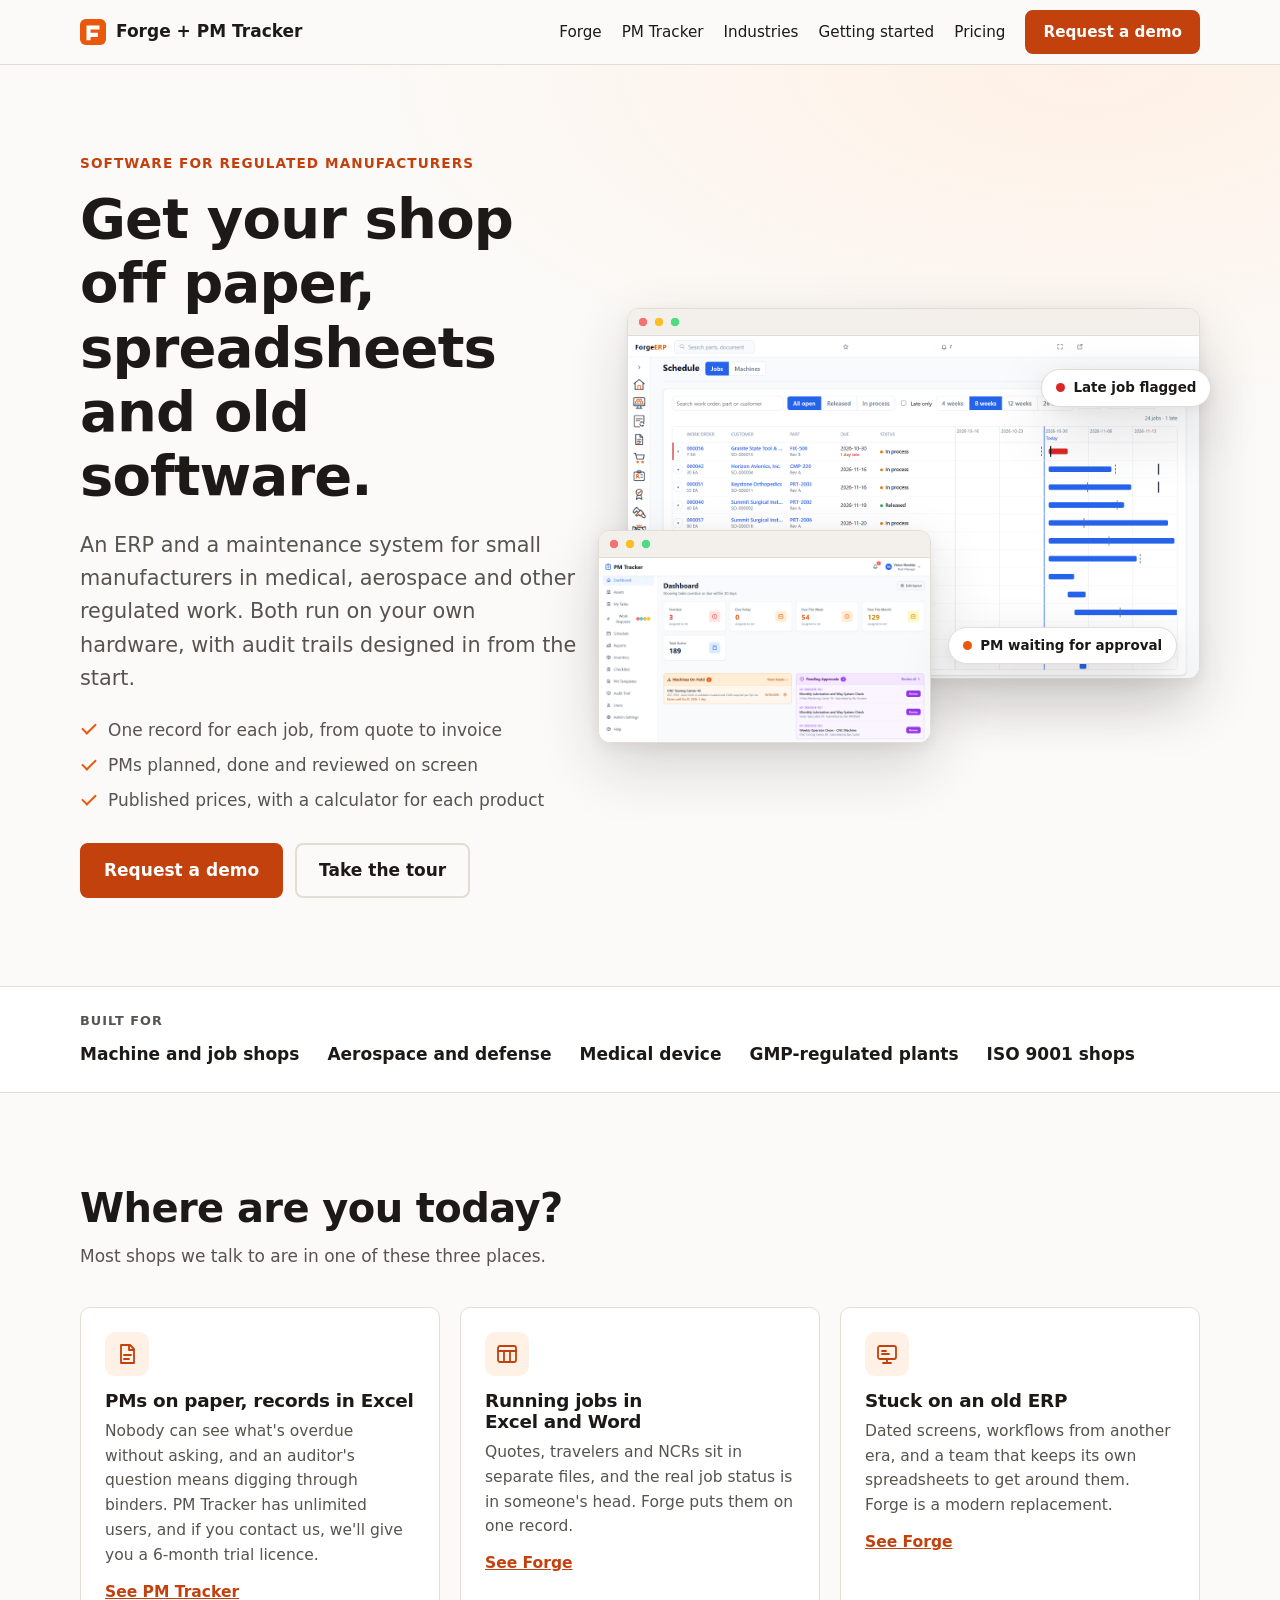
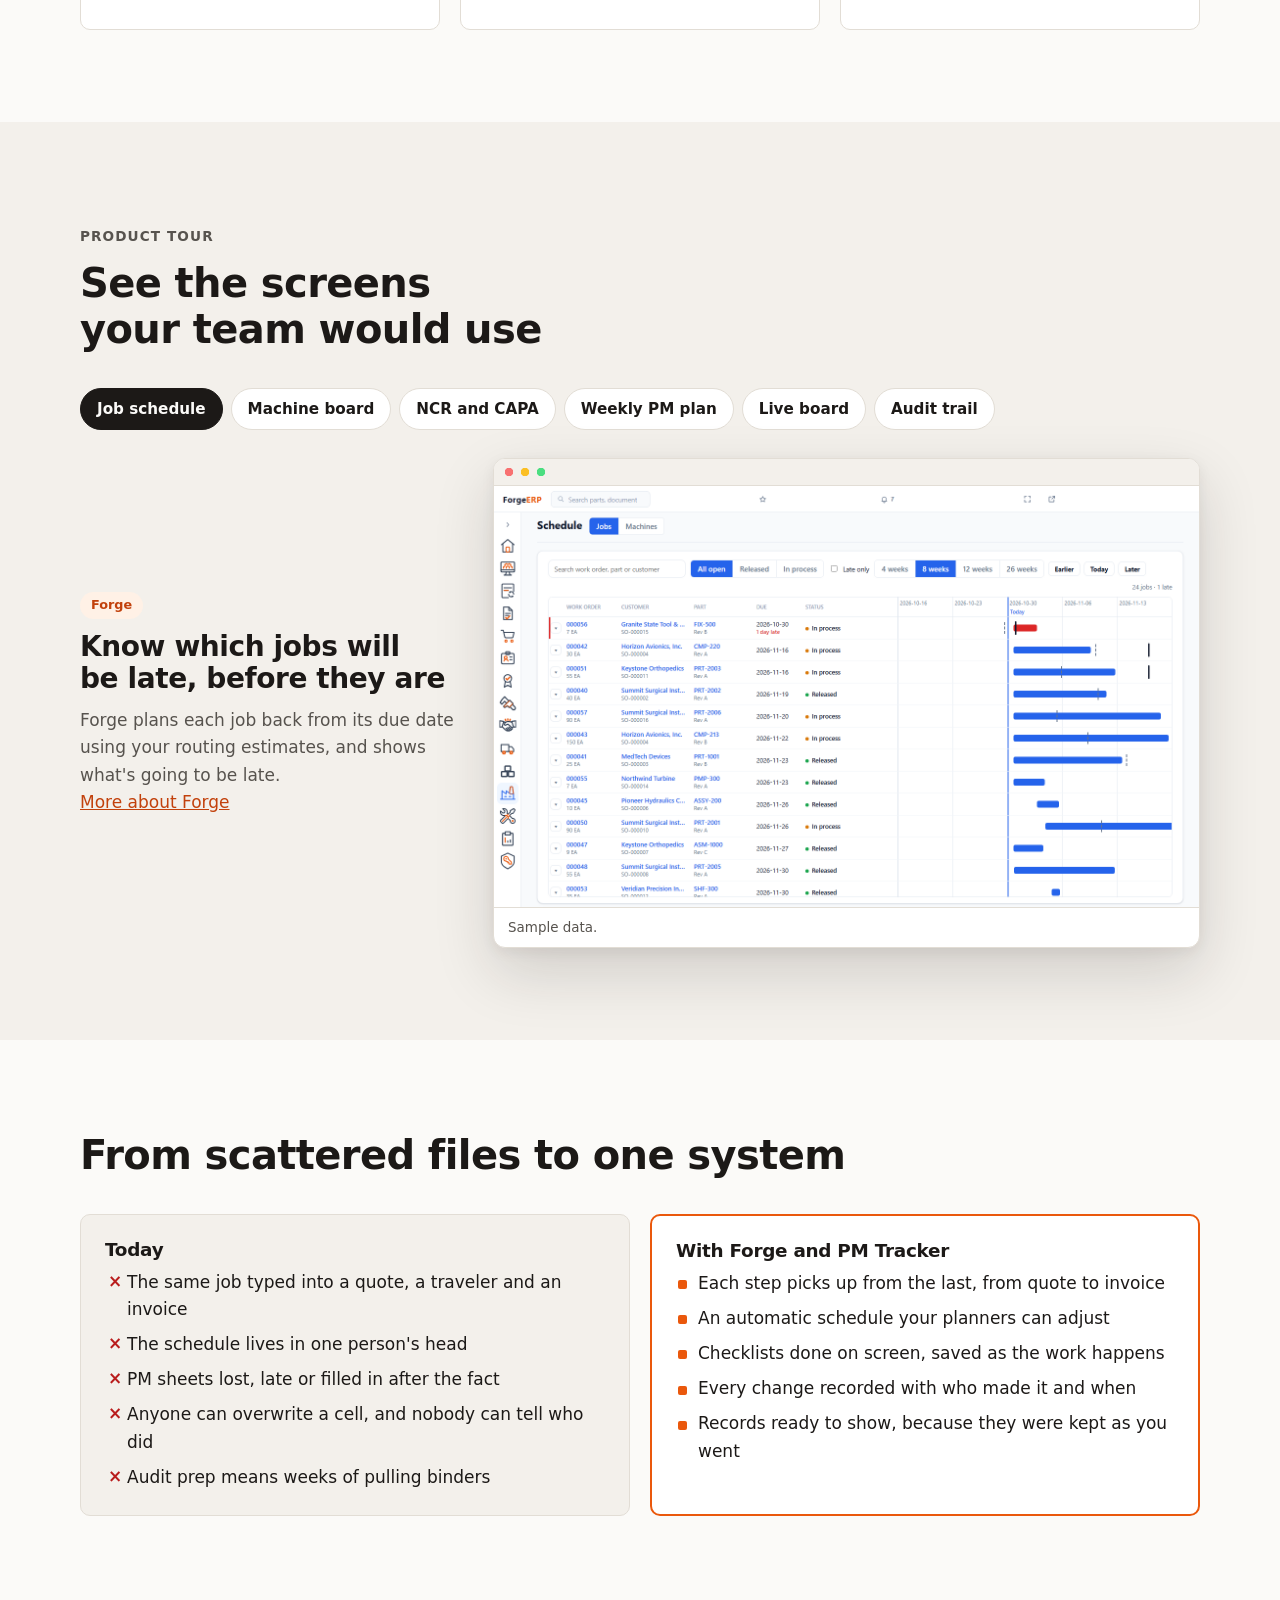
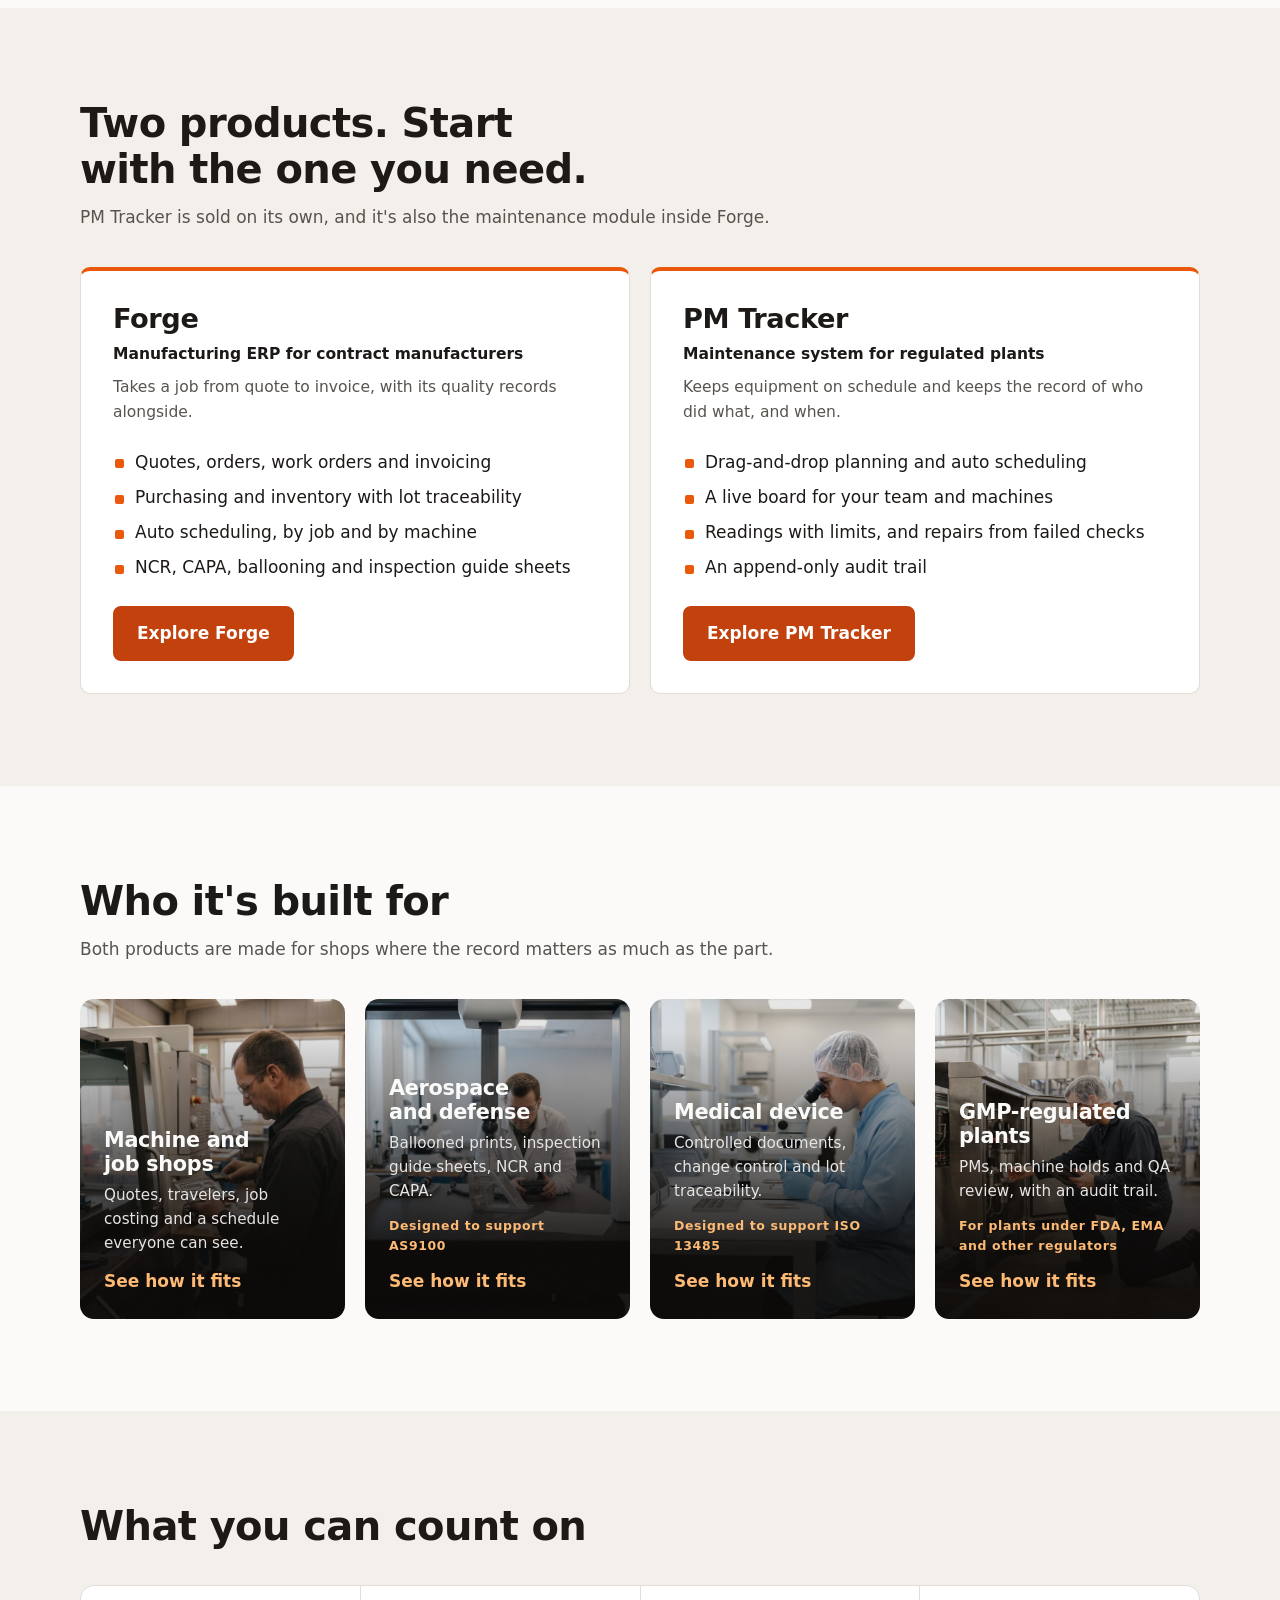
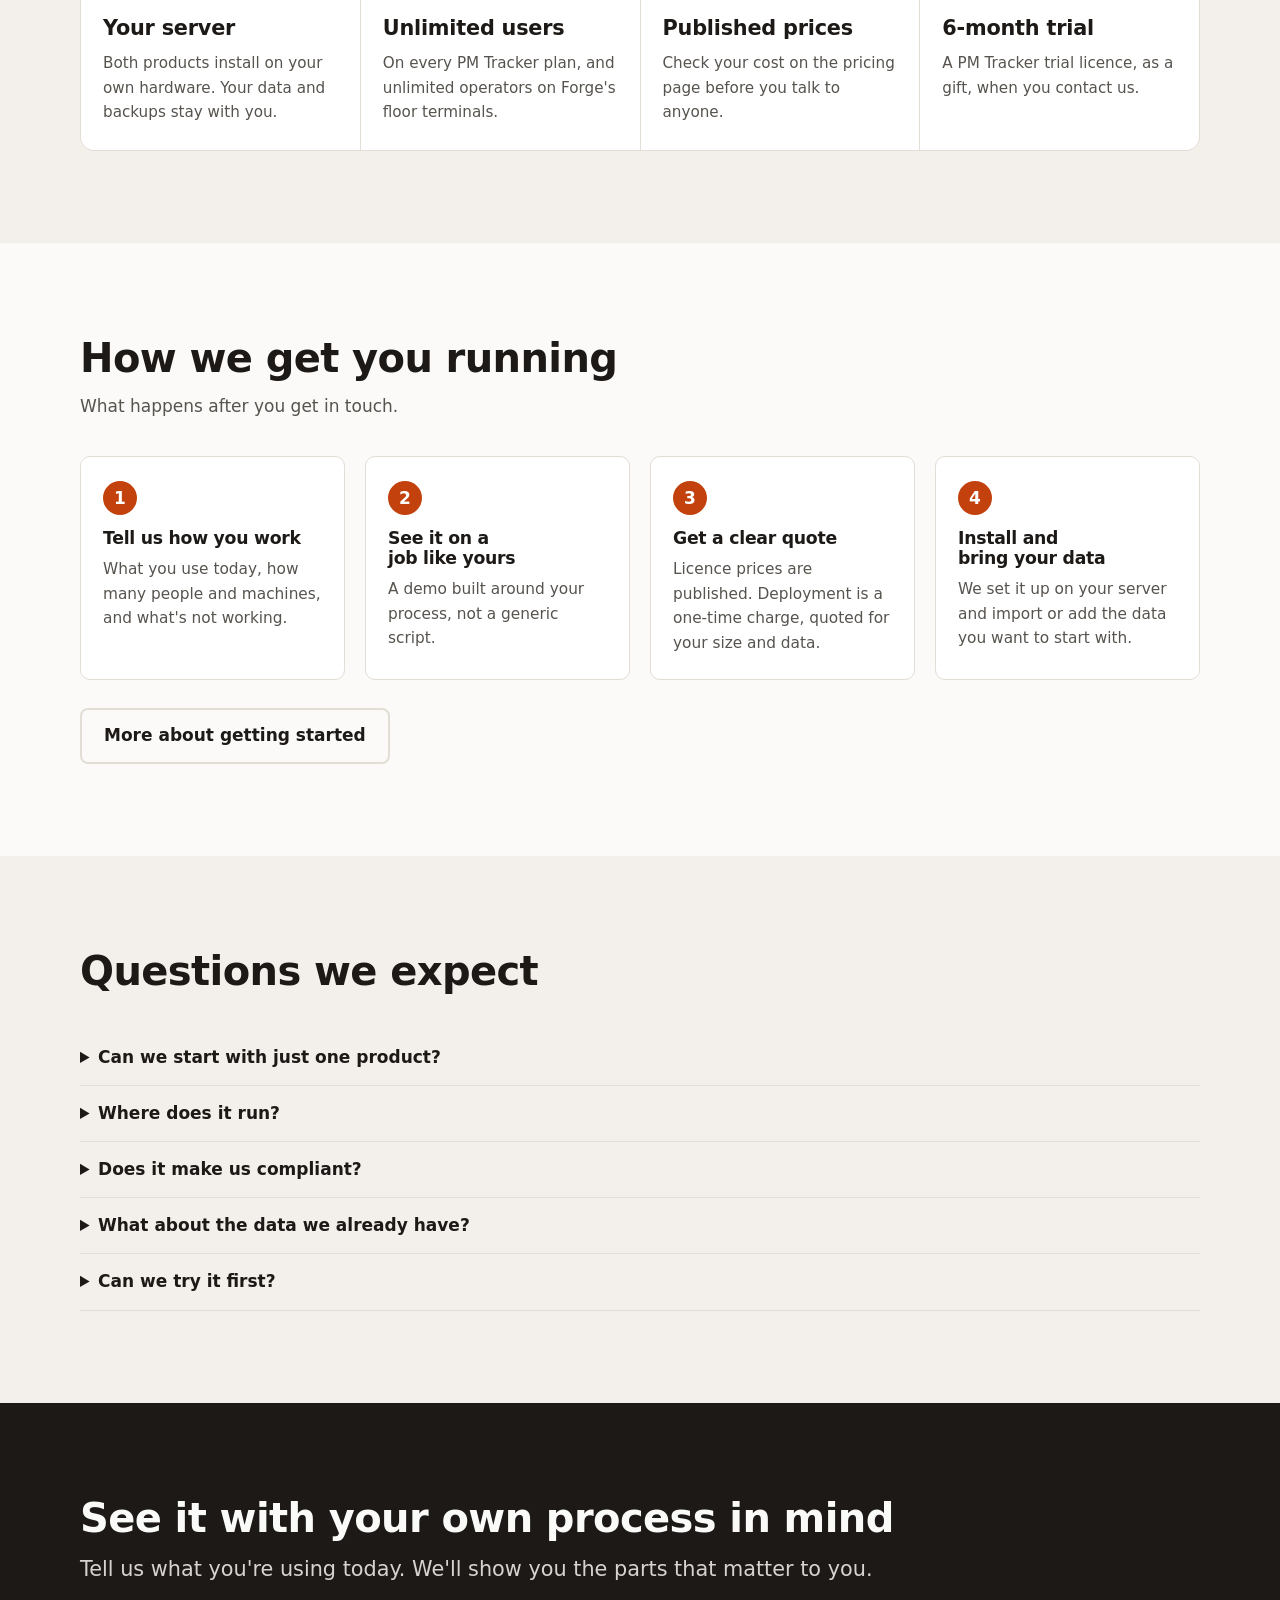
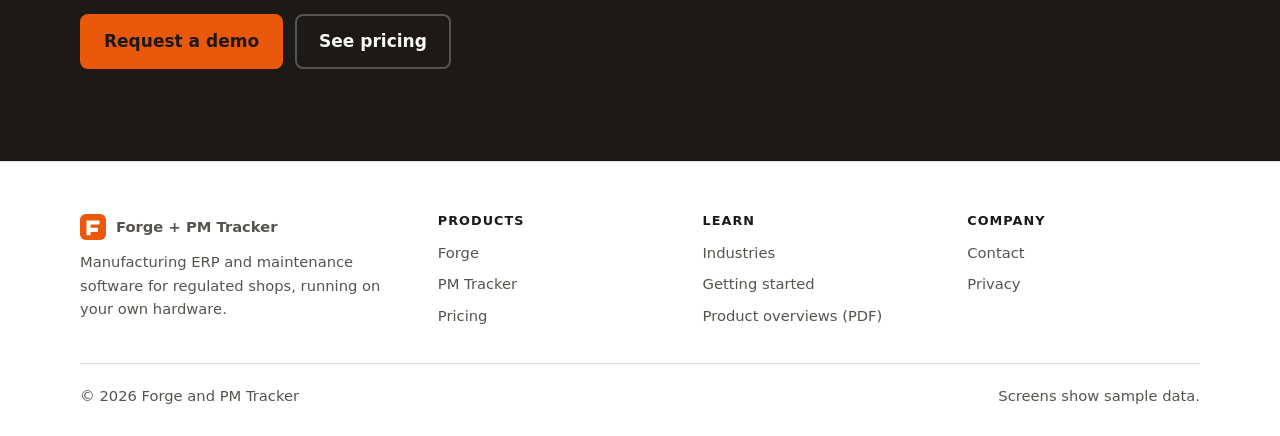
==== index.html @ 6e05c8b6 "Cover other health regulators, and make style changes load straight away Name the plants GMP-regulat" ====
<!doctype html>
<html lang="en">
<head>
<meta charset="utf-8">
<meta name="viewport" content="width=device-width, initial-scale=1">
<meta name="robots" content="noindex"><!-- remove at launch -->
<title>Forge and PM Tracker</title>
<meta name="description" content="Forge ERP and PM Tracker maintenance software for small manufacturers moving off paper, spreadsheets and old software.">
<link rel="icon" href="assets/mark.svg" type="image/svg+xml">
<link rel="stylesheet" href="assets/site.css?v=20261106">
<script>document.documentElement.classList.add("js")</script>
</head>
<body>
<a class="skip" href="#main">Skip to content</a>
<header class="site-head"><div class="wrap">
  <a class="brand" href="./"><img src="assets/mark.svg" alt="">Forge + PM Tracker</a>
  <button class="menu-toggle" type="button" aria-expanded="false" aria-controls="main-nav">Menu</button>
  <nav class="nav" id="main-nav" aria-label="Main">
    <a href="forge/">Forge</a>
    <a href="pm-tracker/">PM Tracker</a>
    <a href="industries/">Industries</a>
    <a href="getting-started/">Getting started</a>
    <a href="pricing/">Pricing</a>
    <a class="btn" href="contact/">Request a demo</a>
  </nav>
</div></header>

<main id="main">
  <section class="hero hero-glow"><div class="wrap hero-split">
    <div>
      <p class="eyebrow">Software for regulated manufacturers</p>
      <h1>Get your shop off paper, spreadsheets and old software.</h1>
      <p class="lede">An ERP and a maintenance system for small manufacturers in medical, aerospace and other regulated work. Both run on your own hardware, with audit trails designed in from the start.</p>
      <ul class="hero-points">
        <li>One record for each job, from quote to invoice</li>
        <li>PMs planned, done and reviewed on screen</li>
        <li>Published prices, with a calculator for each product</li>
      </ul>
      <div class="cta-row">
        <a class="btn" href="contact/">Request a demo</a>
        <a class="btn ghost" href="#tour">Take the tour</a>
      </div>
    </div>
    <div class="hero-visual">
      <figure class="frame"><img src="assets/img/forge-job-schedule.png" width="1440" height="860" alt="Forge job schedule chart listing work orders with due dates and bars across a calendar, with one late job in red."></figure>
      <figure class="frame small"><img src="assets/img/pm-dashboard.png" width="1440" height="800" alt="PM Tracker dashboard showing overdue tasks, machines on hold and work waiting for approval."></figure>
      <span class="chip warn" style="top:14%;right:-2%">Late job flagged</span>
      <span class="chip info" style="bottom:18%;right:4%">PM waiting for approval</span>
    </div>
  </div></section>

  <div class="strip"><div class="wrap">
    <p>Built for</p>
    <ul>
      <li>Machine and job shops</li><li>Aerospace and defense</li><li>Medical device</li><li>GMP-regulated plants</li><li>ISO 9001 shops</li>
    </ul>
  </div></div>

  <section><div class="wrap">
    <div class="section-head"><h2>Where are you today?</h2><p>Most shops we talk to are in one of these three places.</p></div>
    <div class="grid three">
      <div class="card">
        <div class="icon"><svg viewBox="0 0 24 24"><path d="M6 3h9l4 4v14H6z"/><path d="M14 3v5h5M9 13h7M9 17h5"/></svg></div>
        <h3>PMs on paper, records in Excel</h3>
        <p>Nobody can see what's overdue without asking, and an auditor's question means digging through binders. PM Tracker has unlimited users, and if you contact us, we'll give you a <span data-price="pm-free-months">6</span>-month trial licence.</p>
        <a class="more" href="pm-tracker/">See PM Tracker</a>
      </div>
      <div class="card">
        <div class="icon"><svg viewBox="0 0 24 24"><rect x="3" y="4" width="18" height="16" rx="2"/><path d="M3 9h18M9 9v11M15 9v11"/></svg></div>
        <h3>Running jobs in Excel and Word</h3>
        <p>Quotes, travelers and NCRs sit in separate files, and the real job status is in someone's head. Forge puts them on one record.</p>
        <a class="more" href="forge/">See Forge</a>
      </div>
      <div class="card">
        <div class="icon"><svg viewBox="0 0 24 24"><rect x="3" y="4" width="18" height="13" rx="2"/><path d="M8 21h8M12 17v4M7 9h4M7 12h7"/></svg></div>
        <h3>Stuck on an old ERP</h3>
        <p>Dated screens, workflows from another era, and a team that keeps its own spreadsheets to get around them. Forge is a modern replacement.</p>
        <a class="more" href="forge/">See Forge</a>
      </div>
    </div>
  </div></section>

  <section class="alt" id="tour"><div class="wrap" data-tabs>
    <div class="section-head"><p class="eyebrow">Product tour</p><h2>See the screens your team would use</h2></div>
    <div class="tabs" role="tablist" aria-label="Product tour">
      <button role="tab" id="t-schedule" aria-controls="p-schedule">Job schedule</button>
      <button role="tab" id="t-machines" aria-controls="p-machines">Machine board</button>
      <button role="tab" id="t-quality" aria-controls="p-quality">NCR and CAPA</button>
      <button role="tab" id="t-plan" aria-controls="p-plan">Weekly PM plan</button>
      <button role="tab" id="t-board" aria-controls="p-board">Live board</button>
      <button role="tab" id="t-audit" aria-controls="p-audit">Audit trail</button>
    </div>
    <div class="panel" role="tabpanel" id="p-schedule" aria-labelledby="t-schedule">
      <div><span class="tag">Forge</span><h3>Know which jobs will be late, before they are</h3><p>Forge plans each job back from its due date using your routing estimates, and shows what's going to be late.</p><a class="more" href="forge/">More about Forge</a></div>
      <figure class="frame"><img src="assets/img/forge-job-schedule.png" width="1440" height="860" loading="lazy" alt="Forge job schedule with one late job in red."><figcaption>Sample data.</figcaption></figure>
    </div>
    <div class="panel" role="tabpanel" id="p-machines" aria-labelledby="t-machines">
      <div><span class="tag">Forge · Advanced Scheduling</span><h3>Give every machine a lane</h3><p>The machine board plans operations forward from now against machine capacity. Drag work where it fits, then approve the plan.</p><a class="more" href="forge/">More about Forge</a></div>
      <figure class="frame"><img src="assets/img/forge-machine-board.png" width="1440" height="880" loading="lazy" alt="Forge machine scheduling board with a lane for each machine."><figcaption>Sample data.</figcaption></figure>
    </div>
    <div class="panel" role="tabpanel" id="p-quality" aria-labelledby="t-quality">
      <div><span class="tag">Forge</span><h3>Close the nonconformance, keep the CAPA open</h3><p>An NCR links to its CAPA, so the part can be dispositioned in a day or two while the corrective actions run on their own dates.</p><a class="more" href="forge/">More about Forge</a></div>
      <figure class="frame"><img src="assets/img/forge-ncr-capa.png" width="1164" height="893" loading="lazy" alt="Forge nonconformance with its linked CAPA and open actions."><figcaption>Sample data.</figcaption></figure>
    </div>
    <div class="panel" role="tabpanel" id="p-plan" aria-labelledby="t-plan">
      <div><span class="tag">PM Tracker</span><h3>Plan the week by dragging PMs where they fit</h3><p>Supervisors move PMs between technicians and days. If nobody plans the week, PM Tracker schedules it and marks it as auto-scheduled.</p><a class="more" href="pm-tracker/">More about PM Tracker</a></div>
      <figure class="frame"><img src="assets/img/pm-weekly-plan.png" width="1440" height="750" loading="lazy" alt="PM Tracker weekly plan of technicians by day."><figcaption>Sample data.</figcaption></figure>
    </div>
    <div class="panel" role="tabpanel" id="p-board" aria-labelledby="t-board">
      <div><span class="tag">PM Tracker</span><h3>Put the floor on the wall</h3><p>The live board shows work due, who's working now, machine availability and planned downtime. It refreshes by itself.</p><a class="more" href="pm-tracker/">More about PM Tracker</a></div>
      <figure class="frame"><img src="assets/img/pm-live-board-team.png" width="1440" height="900" loading="lazy" alt="PM Tracker live board team view."><figcaption>Sample data.</figcaption></figure>
    </div>
    <div class="panel" role="tabpanel" id="p-audit" aria-labelledby="t-audit">
      <div><span class="tag">PM Tracker</span><h3>Answer the auditor from the record</h3><p>Every action goes into an append-only audit trail that can't be edited afterwards, designed to support your validation.</p><a class="more" href="pm-tracker/">More about PM Tracker</a></div>
      <figure class="frame"><img src="assets/img/pm-audit.png" width="1440" height="750" loading="lazy" alt="PM Tracker audit trail of dated changes by user."><figcaption>Sample data.</figcaption></figure>
    </div>
  </div></section>

  <section><div class="wrap">
    <div class="section-head"><h2>From scattered files to one system</h2></div>
    <div class="compare">
      <div class="card before">
        <h3>Today</h3>
        <ul class="ticks crosses">
          <li>The same job typed into a quote, a traveler and an invoice</li>
          <li>The schedule lives in one person's head</li>
          <li>PM sheets lost, late or filled in after the fact</li>
          <li>Anyone can overwrite a cell, and nobody can tell who did</li>
          <li>Audit prep means weeks of pulling binders</li>
        </ul>
      </div>
      <div class="card after">
        <h3>With Forge and PM Tracker</h3>
        <ul class="ticks">
          <li>Each step picks up from the last, from quote to invoice</li>
          <li>An automatic schedule your planners can adjust</li>
          <li>Checklists done on screen, saved as the work happens</li>
          <li>Every change recorded with who made it and when</li>
          <li>Records ready to show, because they were kept as you went</li>
        </ul>
      </div>
    </div>
  </div></section>

  <section class="alt" id="products"><div class="wrap">
    <div class="section-head"><h2>Two products. Start with the one you need.</h2><p>PM Tracker is sold on its own, and it's also the maintenance module inside Forge.</p></div>
    <div class="grid two">
      <article class="card product">
        <h3>Forge</h3>
        <p class="for">Manufacturing ERP for contract manufacturers</p>
        <p>Takes a job from quote to invoice, with its quality records alongside.</p>
        <ul class="ticks">
          <li>Quotes, orders, work orders and invoicing</li>
          <li>Purchasing and inventory with lot traceability</li>
          <li>Auto scheduling, by job and by machine</li>
          <li>NCR, CAPA, ballooning and inspection guide sheets</li>
        </ul>
        <a class="btn" href="forge/">Explore Forge</a>
      </article>
      <article class="card product">
        <h3>PM Tracker</h3>
        <p class="for">Maintenance system for regulated plants</p>
        <p>Keeps equipment on schedule and keeps the record of who did what, and when.</p>
        <ul class="ticks">
          <li>Drag-and-drop planning and auto scheduling</li>
          <li>A live board for your team and machines</li>
          <li>Readings with limits, and repairs from failed checks</li>
          <li>An append-only audit trail</li>
        </ul>
        <a class="btn" href="pm-tracker/">Explore PM Tracker</a>
      </article>
    </div>
  </div></section>

  <section><div class="wrap">
    <div class="section-head"><h2>Who it's built for</h2><p>Both products are made for shops where the record matters as much as the part.</p></div>
    <div class="tiles">
      <a class="tile tile-machine-shops" href="industries/#machine-shops"><h3>Machine and job shops</h3><p>Quotes, travelers, job costing and a schedule everyone can see.</p><span class="more">See how it fits</span></a>
      <a class="tile tile-aerospace" href="industries/#aerospace"><h3>Aerospace and defense</h3><p>Ballooned prints, inspection guide sheets, NCR and CAPA.</p><span class="std">Designed to support AS9100</span><span class="more">See how it fits</span></a>
      <a class="tile tile-medical" href="industries/#medical"><h3>Medical device</h3><p>Controlled documents, change control and lot traceability.</p><span class="std">Designed to support ISO 13485</span><span class="more">See how it fits</span></a>
      <a class="tile tile-regulated-plants" href="industries/#regulated-plants"><h3>GMP-regulated plants</h3><p>PMs, machine holds and QA review, with an audit trail.</p><span class="std">For plants under FDA, EMA and other regulators</span><span class="more">See how it fits</span></a>
    </div>
  </div></section>

  <section class="alt"><div class="wrap">
    <div class="section-head"><h2>What you can count on</h2></div>
    <div class="values">
      <div><strong>Your server</strong><span>Both products install on your own hardware. Your data and backups stay with you.</span></div>
      <div><strong>Unlimited users</strong><span>On every PM Tracker plan, and unlimited operators on Forge's floor terminals.</span></div>
      <div><strong>Published prices</strong><span>Check your cost on the pricing page before you talk to anyone.</span></div>
      <div><strong><span data-price="pm-free-months">6</span>-month trial</strong><span>A PM Tracker trial licence, as a gift, when you contact us.</span></div>
    </div>
  </div></section>

  <section><div class="wrap">
    <div class="section-head"><h2>How we get you running</h2><p>What happens after you get in touch.</p></div>
    <ol class="steps">
      <li><h3>Tell us how you work</h3><p>What you use today, how many people and machines, and what's not working.</p></li>
      <li><h3>See it on a job like yours</h3><p>A demo built around your process, not a generic script.</p></li>
      <li><h3>Get a clear quote</h3><p>Licence prices are published. Deployment is a one-time charge, quoted for your size and data.</p></li>
      <li><h3>Install and bring your data</h3><p>We set it up on your server and import or add the data you want to start with.</p></li>
    </ol>
    <div class="cta-row"><a class="btn ghost" href="getting-started/">More about getting started</a></div>
  </div></section>

  <section class="alt"><div class="wrap">
    <div class="section-head"><h2>Questions we expect</h2></div>
    <details><summary>Can we start with just one product?</summary><p>Yes. PM Tracker is sold on its own. Forge starts with its Core plan, and you add modules when you need them.</p></details>
    <details><summary>Where does it run?</summary><p>On your own PC or server. Your data stays with you.</p></details>
    <details><summary>Does it make us compliant?</summary><p>No software can do that alone. Both products are designed to support your quality system, and your shop is what gets certified or validated.</p></details>
    <details><summary>What about the data we already have?</summary><p>Deployment includes bringing in the data you want to start with. PM Tracker imports your asset and PM lists, so you don't start from a blank system.</p></details>
    <details><summary>Can we try it first?</summary><p>For PM Tracker, yes. <a href="contact/?product=pm-tracker&amp;intent=trial">Contact us</a> and we'll give you a <span data-price="pm-free-months">6</span>-month trial licence as a gift. For Forge, <a href="contact/?product=forge">ask for a demo</a> on a job like yours.</p></details>
  </div></section>

  <!-- ABOUT: add once the company name and founder background are ready. -->
  <!-- After the pilot: add customer logos, a results line and a named quote here. Only real ones, with permission. -->

  <section class="band"><div class="wrap">
    <h2>See it with your own process in mind</h2>
    <p class="lede" style="margin-top:12px">Tell us what you're using today. We'll show you the parts that matter to you.</p>
    <div class="cta-row">
      <a class="btn" href="contact/">Request a demo</a>
      <a class="btn ghost" href="pricing/">See pricing</a>
    </div>
  </div></section>
</main>

<footer class="site-foot"><div class="wrap">
  <div class="foot-grid">
    <div><a class="brand" href="./"><img src="assets/mark.svg" alt="">Forge + PM Tracker</a><p>Manufacturing ERP and maintenance software for regulated shops, running on your own hardware.</p></div>
    <div><h2>Products</h2><ul><li><a href="forge/">Forge</a></li><li><a href="pm-tracker/">PM Tracker</a></li><li><a href="pricing/">Pricing</a></li></ul></div>
    <div><h2>Learn</h2><ul><li><a href="industries/">Industries</a></li><li><a href="getting-started/">Getting started</a></li><li><a href="contact/?intent=overview&amp;product=both">Product overviews (PDF)</a></li></ul></div>
    <div><h2>Company</h2><ul><li><a href="contact/">Contact</a></li><li><a href="privacy/">Privacy</a></li></ul></div>
  </div>
  <div class="foot-base"><span>© 2026 Forge and PM Tracker</span><span>Screens show sample data.</span></div>
</div></footer>
<script src="assets/site.js?v=20261106"></script>
</body>
</html>
---- assets/site.css ----
:root {
  color-scheme: light dark;
  --bg: #fbfaf8;
  --surface: #ffffff;
  --surface-2: #f3f0eb;
  --ink: #1c1917;
  --muted: #57534e;
  --line: #e2ddd5;
  --brand: #ea580c;
  --action: #c2410c;
  --action-hover: #9a3412;
  --on-action: #ffffff;
  --band: #1c1917;
  --on-band: #fafaf9;
  --on-band-muted: #d6d3d1;
  --error: #b91c1c;
  --ok: #15803d;
  --radius: 10px;
  --wrap: 1120px;
}
@media (prefers-color-scheme: dark) {
  :root {
    --bg: #161412;
    --surface: #1f1c19;
    --surface-2: #272320;
    --ink: #f5f5f4;
    --muted: #c4bfb8;
    --line: #3a3530;
    --brand: #fb923c;
    --action: #fb923c;
    --action-hover: #fdba74;
    --on-action: #1c1917;
    --band: #0c0a09;
    --error: #fca5a5;
    --ok: #86efac;
  }
}
* { box-sizing: border-box; }
html { scroll-behavior: smooth; -webkit-text-size-adjust: 100%; }
@media (prefers-reduced-motion: reduce) { html { scroll-behavior: auto; } }
body {
  margin: 0;
  background: var(--bg);
  color: var(--ink);
  font: 17px/1.6 "Segoe UI", system-ui, -apple-system, Roboto, "Helvetica Neue", Arial, sans-serif;
}
img { display: block; max-width: 100%; height: auto; }
a { color: var(--action); }
a:hover { color: var(--action-hover); }
:focus-visible { outline: 3px solid var(--brand); outline-offset: 2px; }
h1, h2, h3 { line-height: 1.15; letter-spacing: -0.015em; margin: 0; text-wrap: balance; }
h1 { font-size: clamp(2.3rem, 5.6vw, 3.9rem); font-weight: 700; }
h2 { font-size: clamp(1.7rem, 3.4vw, 2.5rem); font-weight: 700; }
h3 { font-size: 1.15rem; font-weight: 650; }
p { margin: 0; }
.wrap { width: min(100% - 32px, var(--wrap)); margin-inline: auto; }
.skip { position: absolute; left: -999px; }
.skip:focus { left: 16px; top: 12px; z-index: 20; background: var(--surface); padding: 8px 12px; }

/* Header */
.site-head { position: sticky; top: 0; z-index: 10; background: var(--bg); border-bottom: 1px solid var(--line); }
.site-head .wrap { display: flex; align-items: center; justify-content: space-between; gap: 16px; min-height: 64px; flex-wrap: wrap; padding-block: 8px; }
.brand { display: inline-flex; align-items: center; gap: 10px; font-weight: 700; color: var(--ink); text-decoration: none; }
.brand img { width: 26px; height: 26px; }
.brand:hover { color: var(--ink); }
.nav { display: flex; align-items: center; gap: 4px 20px; flex-wrap: wrap; }
.nav a { color: var(--ink); text-decoration: none; font-size: .95rem; padding: 6px 0; }
.nav a:hover { color: var(--action); }
.nav a[aria-current="page"] { font-weight: 650; box-shadow: inset 0 -2px 0 var(--brand); }
.nav a.btn { color: var(--on-action); padding: 8px 16px; box-shadow: none; font-weight: 600; }
.nav a.btn:hover { color: var(--on-action); }

/* Buttons */
.btn {
  display: inline-block; background: var(--action); color: var(--on-action); border: 2px solid var(--action);
  border-radius: 8px; padding: 12px 22px; font: inherit; font-weight: 600; text-decoration: none; cursor: pointer;
}
.btn:hover { background: var(--action-hover); border-color: var(--action-hover); color: var(--on-action); }
.btn[disabled] { opacity: .6; cursor: wait; }
.btn.ghost { background: transparent; color: var(--ink); border-color: var(--line); }
.btn.ghost:hover { background: var(--surface-2); color: var(--ink); border-color: var(--line); }
.band .btn.ghost { color: var(--on-band); border-color: #57534e; }
.band .btn.ghost:hover { background: #292524; color: var(--on-band); }
.cta-row { display: flex; flex-wrap: wrap; gap: 12px; margin-top: 28px; }

/* Sections */
section { padding-block: clamp(52px, 8vw, 92px); }
.hero { padding-block: clamp(48px, 8vw, 88px); }
.hero .lede { margin-top: 20px; }
.lede { font-size: clamp(1.1rem, 2vw, 1.3rem); color: var(--muted); max-width: 44em; }
.eyebrow { font-size: .85rem; font-weight: 650; letter-spacing: .08em; text-transform: uppercase; color: var(--action); margin-bottom: 12px; }
.section-head { max-width: 46em; margin-bottom: 36px; }
.section-head p { margin-top: 12px; color: var(--muted); }
.alt { background: var(--surface-2); }
.band { background: var(--band); color: var(--on-band); }
.band .lede, .band p { color: var(--on-band-muted); }
.band .eyebrow { color: #fb923c; }
.band .btn:not(.ghost) { background: #ea580c; border-color: #ea580c; color: #1c1917; }
.band .btn:not(.ghost):hover { background: #fb923c; border-color: #fb923c; }

/* Grids and cards */
.grid { display: grid; gap: 20px; }
.grid.two { grid-template-columns: repeat(auto-fit, minmax(min(100%, 420px), 1fr)); }
.grid.three { grid-template-columns: repeat(auto-fit, minmax(min(100%, 280px), 1fr)); }
.card { background: var(--surface); border: 1px solid var(--line); border-radius: var(--radius); padding: 24px; }
.card p { color: var(--muted); margin-top: 8px; font-size: .97rem; }
.product { display: flex; flex-direction: column; padding: 32px; border-top: 4px solid var(--brand); }
.product h3 { font-size: 1.7rem; }
.product .for { font-weight: 600; color: var(--ink); }
.product ul { margin: 16px 0 24px; }
.product .btn { margin-top: auto; align-self: flex-start; }
.ticks { list-style: none; padding: 0; margin: 0; }
.ticks li { position: relative; padding-left: 22px; margin-top: 8px; }
.ticks li::before { content: ""; position: absolute; left: 2px; top: .62em; width: 9px; height: 9px; background: var(--brand); border-radius: 2px; }

/* Flow */
.flow { list-style: none; display: grid; grid-template-columns: repeat(auto-fit, minmax(120px, 1fr)); gap: 8px; margin: 0; padding: 0; counter-reset: flow; }
.flow li { counter-increment: flow; background: var(--surface); border: 1px solid var(--line); border-radius: 8px; padding: 14px; font-weight: 600; font-size: .95rem; }
.flow li::before { content: counter(flow); display: block; color: var(--action); font-size: .8rem; font-weight: 700; margin-bottom: 2px; }

/* Screens */
.shot { margin: 0; border: 1px solid var(--line); border-radius: var(--radius); overflow: hidden; background: var(--surface); }
.shot figcaption { padding: 10px 14px; font-size: .88rem; color: var(--muted); border-top: 1px solid var(--line); }
.hero-shot { margin-top: 44px; box-shadow: 0 18px 50px rgb(28 25 23 / .14); }

/* Add-on table */
.table-wrap { overflow-x: auto; }
table { border-collapse: collapse; width: 100%; background: var(--surface); }
th, td { text-align: left; padding: 12px 14px; border-bottom: 1px solid var(--line); vertical-align: top; font-size: .96rem; }
th { font-weight: 650; }
td { color: var(--muted); }

/* Standards */
.standards { display: flex; flex-wrap: wrap; gap: 8px; margin-top: 18px; list-style: none; padding: 0; }
.standards li { border: 1px solid var(--line); background: var(--surface); padding: 5px 12px; border-radius: 999px; font-size: .9rem; font-weight: 600; }

/* FAQ */
details { border-bottom: 1px solid var(--line); padding: 14px 0; }
summary { cursor: pointer; font-weight: 600; }
details p { margin-top: 8px; color: var(--muted); max-width: 46em; }

/* Form */
.contact-layout { display: grid; gap: 40px; grid-template-columns: repeat(auto-fit, minmax(min(100%, 340px), 1fr)); align-items: start; }
.form { display: grid; gap: 16px; }
.field { display: grid; gap: 5px; }
.field label { font-weight: 600; font-size: .95rem; }
.field .opt { font-weight: 400; color: var(--muted); }
input, select, textarea {
  width: 100%; font: inherit; color: var(--ink); background: var(--surface);
  border: 1px solid #a8a29e; border-radius: 8px; padding: 10px 12px;
}
textarea { min-height: 130px; resize: vertical; }
.hp { position: absolute; left: -9999px; }
.status { font-weight: 600; min-height: 1.6em; }
.status.ok { color: var(--ok); }
.status.err { color: var(--error); }

.prose { max-width: 46em; }
.prose h2 { font-size: 1.35rem; margin-top: 32px; }
.prose p, .prose ul { margin-top: 10px; color: var(--muted); }

/* Pricing */
.price { color: var(--ink) !important; font-size: .95rem; margin-top: 10px !important; }
.price strong { font-size: 2.2rem; line-height: 1.1; margin-right: 4px; letter-spacing: -.02em; }
.calc { margin-top: 28px; }
.calc-fields { display: grid; gap: 16px; grid-template-columns: repeat(auto-fit, minmax(min(100%, 240px), 1fr)); margin-top: 14px; max-width: 640px; }
.calc-result { color: var(--ink) !important; font-size: 1.1rem; font-weight: 650; margin-top: 16px !important; }

/* Problem cards */
.card h3 a { color: inherit; text-decoration: none; }
.card .more { display: inline-block; margin-top: 12px; font-weight: 600; font-size: .97rem; }
.downloads { display: flex; flex-wrap: wrap; gap: 8px 20px; margin-top: 6px; font-weight: 600; }

/* Footer */
.site-foot { border-top: 1px solid var(--line); background: var(--surface); padding-block: 52px 28px; font-size: .92rem; color: var(--muted); }
.foot-grid { display: grid; gap: 32px; grid-template-columns: 1.4fr repeat(3, 1fr); }
@media (max-width: 760px) { .foot-grid { grid-template-columns: 1fr 1fr; } .foot-grid > :first-child { grid-column: 1 / -1; } }
.foot-grid h2 { font-size: .8rem; letter-spacing: .08em; text-transform: uppercase; color: var(--ink); margin-bottom: 12px; }
.foot-grid ul { list-style: none; margin: 0; padding: 0; display: grid; gap: 8px; }
.foot-grid a { color: var(--muted); text-decoration: none; }
.foot-grid a:hover { color: var(--action); }
.foot-grid .brand { margin-bottom: 10px; }
.foot-base { margin-top: 36px; padding-top: 20px; border-top: 1px solid var(--line); display: flex; flex-wrap: wrap; justify-content: space-between; gap: 8px 24px; }

/* ---- Layout pieces added in the November 2026 redesign ---- */
:root { --shadow: 0 24px 60px rgb(28 25 23 / .16), 0 4px 14px rgb(28 25 23 / .06); --tint: #fff1e6; }
@media (prefers-color-scheme: dark) { :root { --shadow: 0 24px 60px rgb(0 0 0 / .45); --tint: #2a1d14; } }

/* Header and the phone menu */
.site-head { background: color-mix(in srgb, var(--bg) 90%, transparent); backdrop-filter: saturate(1.4) blur(10px); }
.site-head .wrap { flex-wrap: nowrap; }
.menu-toggle { display: none; background: none; border: 1px solid var(--line); border-radius: 8px; color: var(--ink); font: inherit; font-weight: 600; padding: 7px 12px; cursor: pointer; }
@media (max-width: 900px) {
  .site-head .wrap { flex-wrap: wrap; }
  .js .menu-toggle { display: inline-block; }
  .js .nav { display: none; width: 100%; flex-direction: column; align-items: stretch; gap: 0; padding: 4px 0 14px; }
  .js .site-head.open .nav { display: flex; }
  .js .nav a { padding: 11px 2px; border-bottom: 1px solid var(--line); }
  .js .nav a[aria-current="page"] { box-shadow: none; color: var(--action); }
  .js .nav a.btn { margin-top: 14px; text-align: center; border-bottom: 0; }
}

/* Hero beside product screens */
.hero-split { display: grid; gap: 48px; grid-template-columns: minmax(0, 1fr) minmax(0, 1.15fr); align-items: center; }
@media (max-width: 960px) { .hero-split { grid-template-columns: 1fr; } }
.hero-glow { background: radial-gradient(1100px 520px at 85% 0%, var(--tint), transparent 70%), var(--bg); }
.hero-split h1 { font-size: clamp(2.2rem, 4.6vw, 3.5rem); }
.hero-points { list-style: none; padding: 0; margin: 22px 0 0; display: grid; gap: 8px; color: var(--muted); }
.hero-points li { position: relative; padding-left: 28px; }
.hero-points li::before { content: ""; position: absolute; left: 2px; top: .38em; width: 12px; height: 6px; border-left: 2.5px solid var(--brand); border-bottom: 2.5px solid var(--brand); transform: rotate(-45deg); }
.hero-visual { position: relative; padding-bottom: 64px; }
.hero-visual .frame.small { position: absolute; width: 58%; left: -5%; bottom: 0; }
.chip { position: absolute; display: inline-flex; align-items: center; gap: 8px; background: var(--surface); color: var(--ink); border: 1px solid var(--line); border-radius: 999px; padding: 7px 14px; font-size: .84rem; font-weight: 650; box-shadow: var(--shadow); white-space: nowrap; }
.chip::before { content: ""; width: 9px; height: 9px; border-radius: 50%; background: var(--chip, var(--ok)); }
.chip.warn { --chip: #dc2626; }
.chip.info { --chip: var(--brand); }
@media (max-width: 600px) { .hero-visual { padding-bottom: 0; } .hero-visual .frame.small, .hero-visual .chip { display: none; } }

/* Browser frame around screenshots. The older .shot figures get the same look. */
.shot { border-radius: 12px; box-shadow: var(--shadow); }
.shot::before, .frame::before { content: ""; display: block; height: 26px; border-bottom: 1px solid var(--line); background:
  radial-gradient(circle at 15px 50%, #f87171 4px, transparent 4.5px),
  radial-gradient(circle at 31px 50%, #fbbf24 4px, transparent 4.5px),
  radial-gradient(circle at 47px 50%, #4ade80 4px, transparent 4.5px), var(--surface-2); }
.frame { margin: 0; background: var(--surface); border: 1px solid var(--line); border-radius: 12px; overflow: hidden; box-shadow: var(--shadow); }
.frame::before { content: ""; display: block; height: 26px; border-bottom: 1px solid var(--line); background:
  radial-gradient(circle at 15px 50%, #f87171 4px, transparent 4.5px),
  radial-gradient(circle at 31px 50%, #fbbf24 4px, transparent 4.5px),
  radial-gradient(circle at 47px 50%, #4ade80 4px, transparent 4.5px), var(--surface-2); }
.frame figcaption { padding: 9px 14px; font-size: .84rem; color: var(--muted); border-top: 1px solid var(--line); }

/* "Built for" strip in place of customer logos */
.strip { padding-block: 24px; border-block: 1px solid var(--line); background: var(--surface); }
.strip .wrap { display: flex; flex-wrap: wrap; align-items: center; gap: 10px 32px; }
.strip p { font-size: .8rem; font-weight: 700; letter-spacing: .08em; text-transform: uppercase; color: var(--muted); }
.strip ul { display: flex; flex-wrap: wrap; gap: 8px 28px; list-style: none; margin: 0; padding: 0; font-weight: 650; }

/* Line icons */
.icon { width: 44px; height: 44px; border-radius: 10px; display: grid; place-items: center; background: var(--tint); color: var(--action); margin-bottom: 14px; }
.icon svg { width: 24px; height: 24px; fill: none; stroke: currentColor; stroke-width: 1.8; stroke-linecap: round; stroke-linejoin: round; }

/* Product tour. Without JavaScript every panel shows, one under another. */
.tabs { display: none; gap: 8px; flex-wrap: wrap; margin-bottom: 28px; }
.js .tabs { display: flex; }
.tabs button { font: inherit; font-size: .95rem; font-weight: 600; color: var(--ink); background: var(--surface); border: 1px solid var(--line); border-radius: 999px; padding: 8px 16px; cursor: pointer; }
.tabs button:hover { border-color: var(--brand); }
.tabs button[aria-selected="true"] { background: var(--ink); color: var(--bg); border-color: var(--ink); }
.panel { display: grid; gap: 36px; grid-template-columns: minmax(0, .8fr) minmax(0, 1.5fr); align-items: center; }
.panel + .panel { margin-top: 64px; }
.js .panel + .panel { margin-top: 0; }
.panel[hidden] { display: none; }
@media (max-width: 860px) { .panel { grid-template-columns: 1fr; } }
.tag { display: inline-block; font-size: .8rem; font-weight: 700; color: var(--action); background: var(--tint); border-radius: 999px; padding: 3px 11px; margin-bottom: 12px; }
.panel h3, .row h3 { font-size: clamp(1.35rem, 2.4vw, 1.75rem); }
.panel p, .row p { color: var(--muted); margin-top: 12px; }
.panel .ticks, .row .ticks { margin-top: 14px; }

/* Alternating feature rows */
.row { display: grid; gap: 44px; grid-template-columns: minmax(0, .85fr) minmax(0, 1.4fr); align-items: center; }
.row + .row { margin-top: clamp(56px, 8vw, 96px); }
.row.flip { grid-template-columns: minmax(0, 1.4fr) minmax(0, .85fr); }
.row.flip > :first-child { order: 2; }
@media (max-width: 860px) { .row, .row.flip { grid-template-columns: 1fr; } .row.flip > :first-child { order: 0; } }

/* Numbered steps */
.steps { list-style: none; margin: 0; padding: 0; display: grid; gap: 20px; grid-template-columns: repeat(auto-fit, minmax(min(100%, 230px), 1fr)); counter-reset: step; }
.steps li { counter-increment: step; background: var(--surface); border: 1px solid var(--line); border-radius: var(--radius); padding: 24px 22px; }
.steps li::before { content: counter(step); display: grid; place-items: center; width: 34px; height: 34px; border-radius: 50%; background: var(--action); color: var(--on-action); font-weight: 700; margin-bottom: 14px; }
.steps h3 { font-size: 1.08rem; }
.steps p { color: var(--muted); margin-top: 8px; font-size: .96rem; }

/* Industry tiles. Add a photo later with style="--photo: url(...)" */
.tiles { display: grid; gap: 20px; grid-template-columns: repeat(auto-fit, minmax(min(100%, 260px), 1fr)); }
.tile { display: flex; flex-direction: column; justify-content: flex-end; min-height: 320px; padding: 24px; border-radius: 14px; overflow: hidden; color: #fafaf9; text-decoration: none;
  background: linear-gradient(180deg, rgb(12 10 9 / .1) 10%, rgb(12 10 9 / .9) 78%), var(--photo, linear-gradient(140deg, #57534e, #1c1917)); background-size: cover; background-position: center; }
.tile:hover { color: #fafaf9; }
.tile h3 { font-size: 1.3rem; }
.tile p { color: #e7e5e4; margin-top: 6px; font-size: .95rem; }
.tile .std { margin-top: 12px; font-size: .78rem; font-weight: 700; letter-spacing: .05em; color: #fdba74; }
.tile .more { margin-top: 12px; font-weight: 650; color: #fdba74; }
.tile:hover .more { text-decoration: underline; }

/* Before and after */
.compare { display: grid; gap: 20px; grid-template-columns: repeat(auto-fit, minmax(min(100%, 380px), 1fr)); }
.compare .before { background: var(--surface-2); }
.compare .after { border: 2px solid var(--brand); }
.crosses li::before { content: "×"; background: none; color: var(--error); font-weight: 700; width: auto; height: auto; top: -.05em; left: 3px; }

/* A row of plain facts, used where other sites show customer numbers */
.values { display: grid; gap: 1px; grid-template-columns: repeat(auto-fit, minmax(min(100%, 220px), 1fr)); background: var(--line); border: 1px solid var(--line); border-radius: 14px; overflow: hidden; }
.values div { background: var(--surface); padding: 26px 22px; }
.values strong { display: block; font-size: 1.3rem; letter-spacing: -.01em; }
.values > div > span { display: block; color: var(--muted); margin-top: 6px; font-size: .95rem; }

/* Industry page sections */
.industry { scroll-margin-top: 90px; }
.industry .standards { margin-top: 14px; }
.photo { margin: 0; border-radius: 14px; overflow: hidden; aspect-ratio: 4 / 3; background: var(--photo, linear-gradient(140deg, #57534e, #1c1917)) center / cover; box-shadow: var(--shadow); }
.photo img { display: block; width: 100%; height: 100%; object-fit: cover; }
.row > div > h2 + p { color: var(--muted); margin-top: 12px; font-size: 1.05rem; }

/* Industry tile photos. Paths are relative to this stylesheet. */
.tile-machine-shops { --photo: url(img/tile-machine-shop.jpg); }
.tile-aerospace { --photo: url(img/tile-aerospace.jpg); }
.tile-regulated-plants { --photo: url(img/tile-regulated-plant.jpg); }
.tile-medical { --photo: url(img/tile-medical.jpg); }
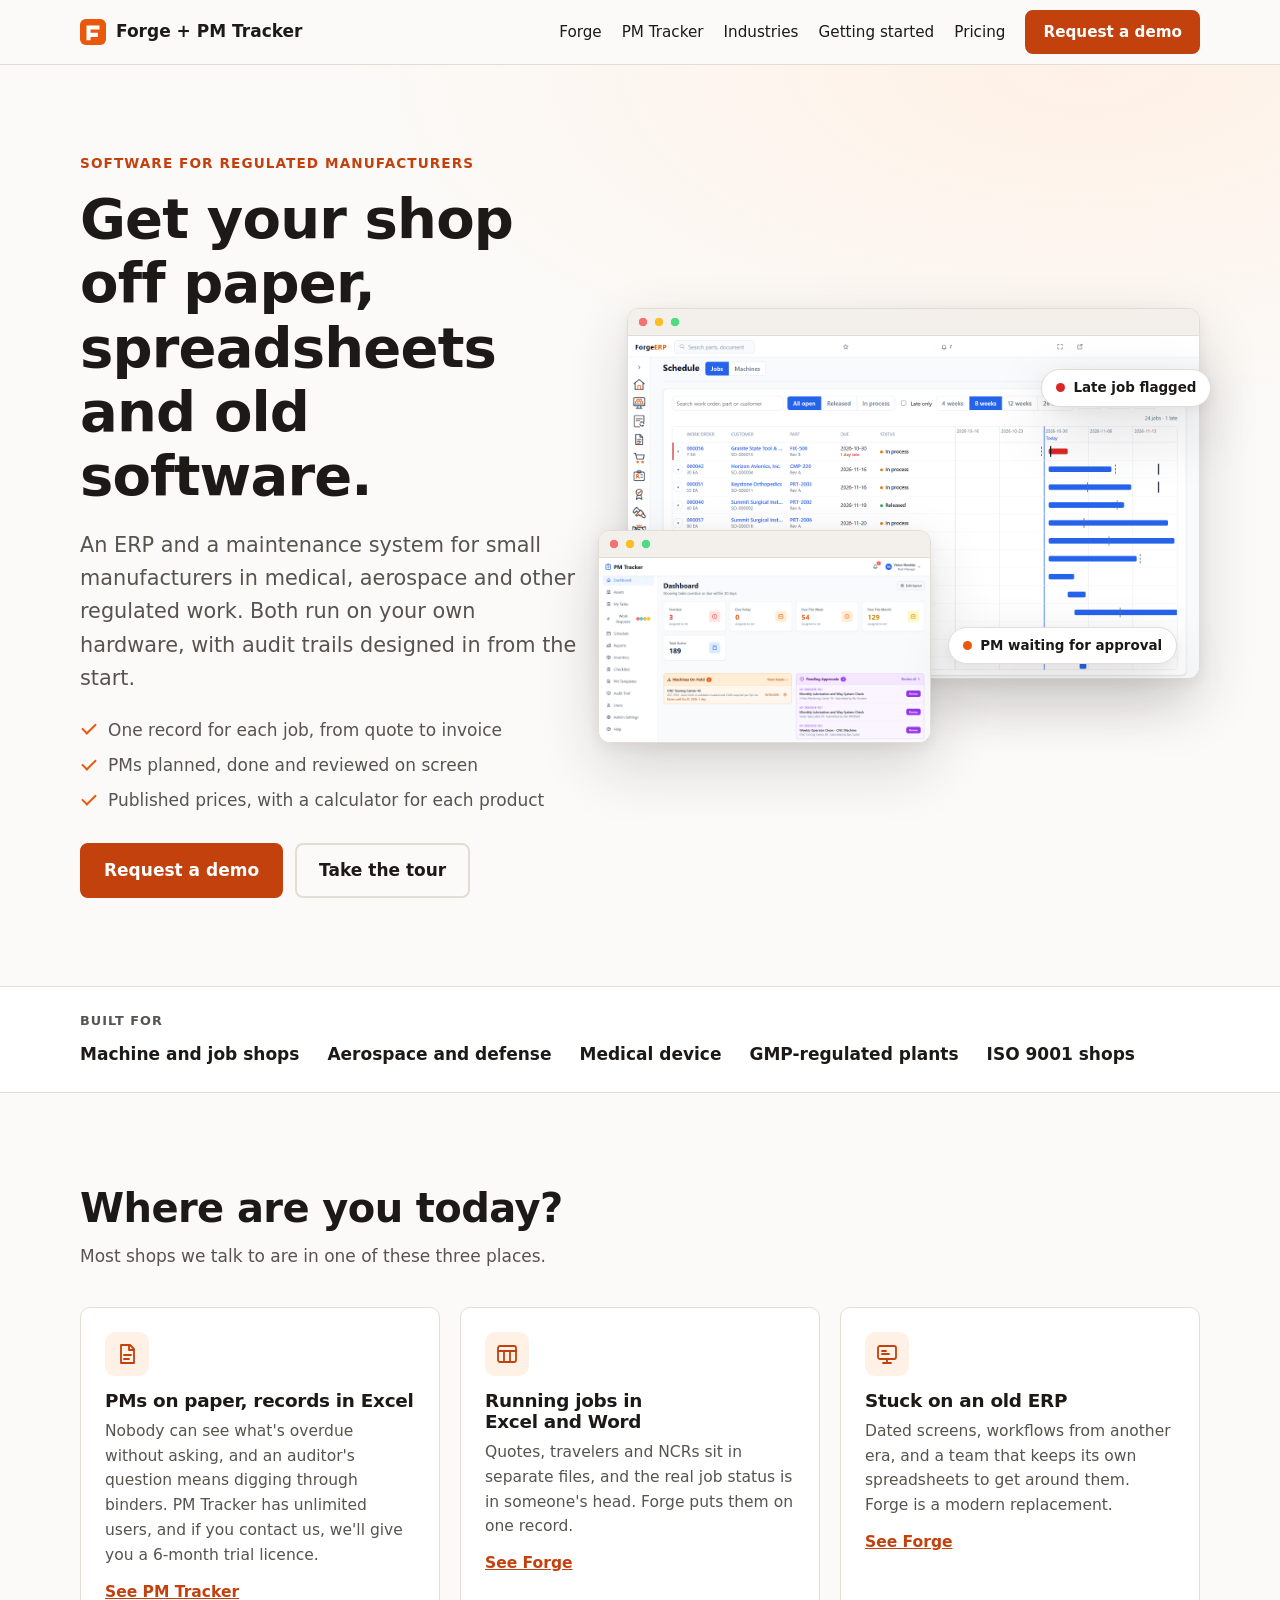
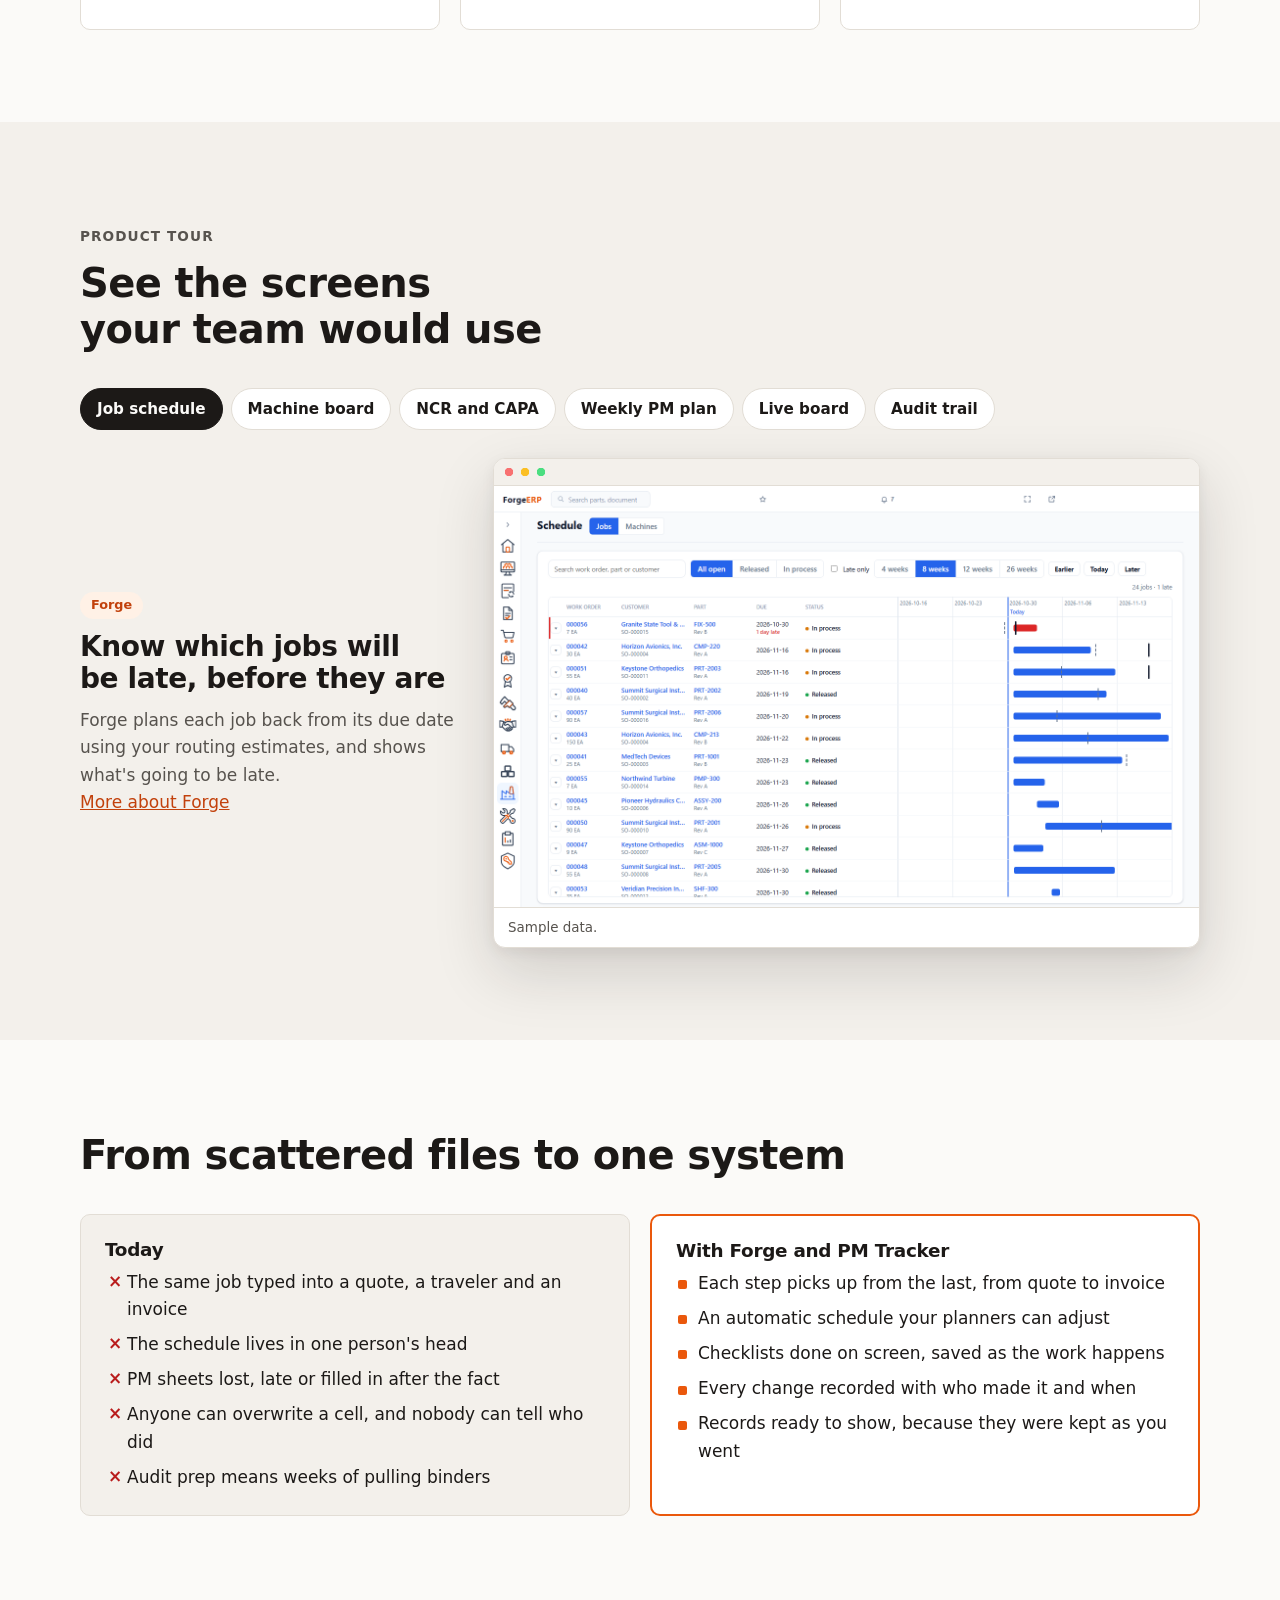
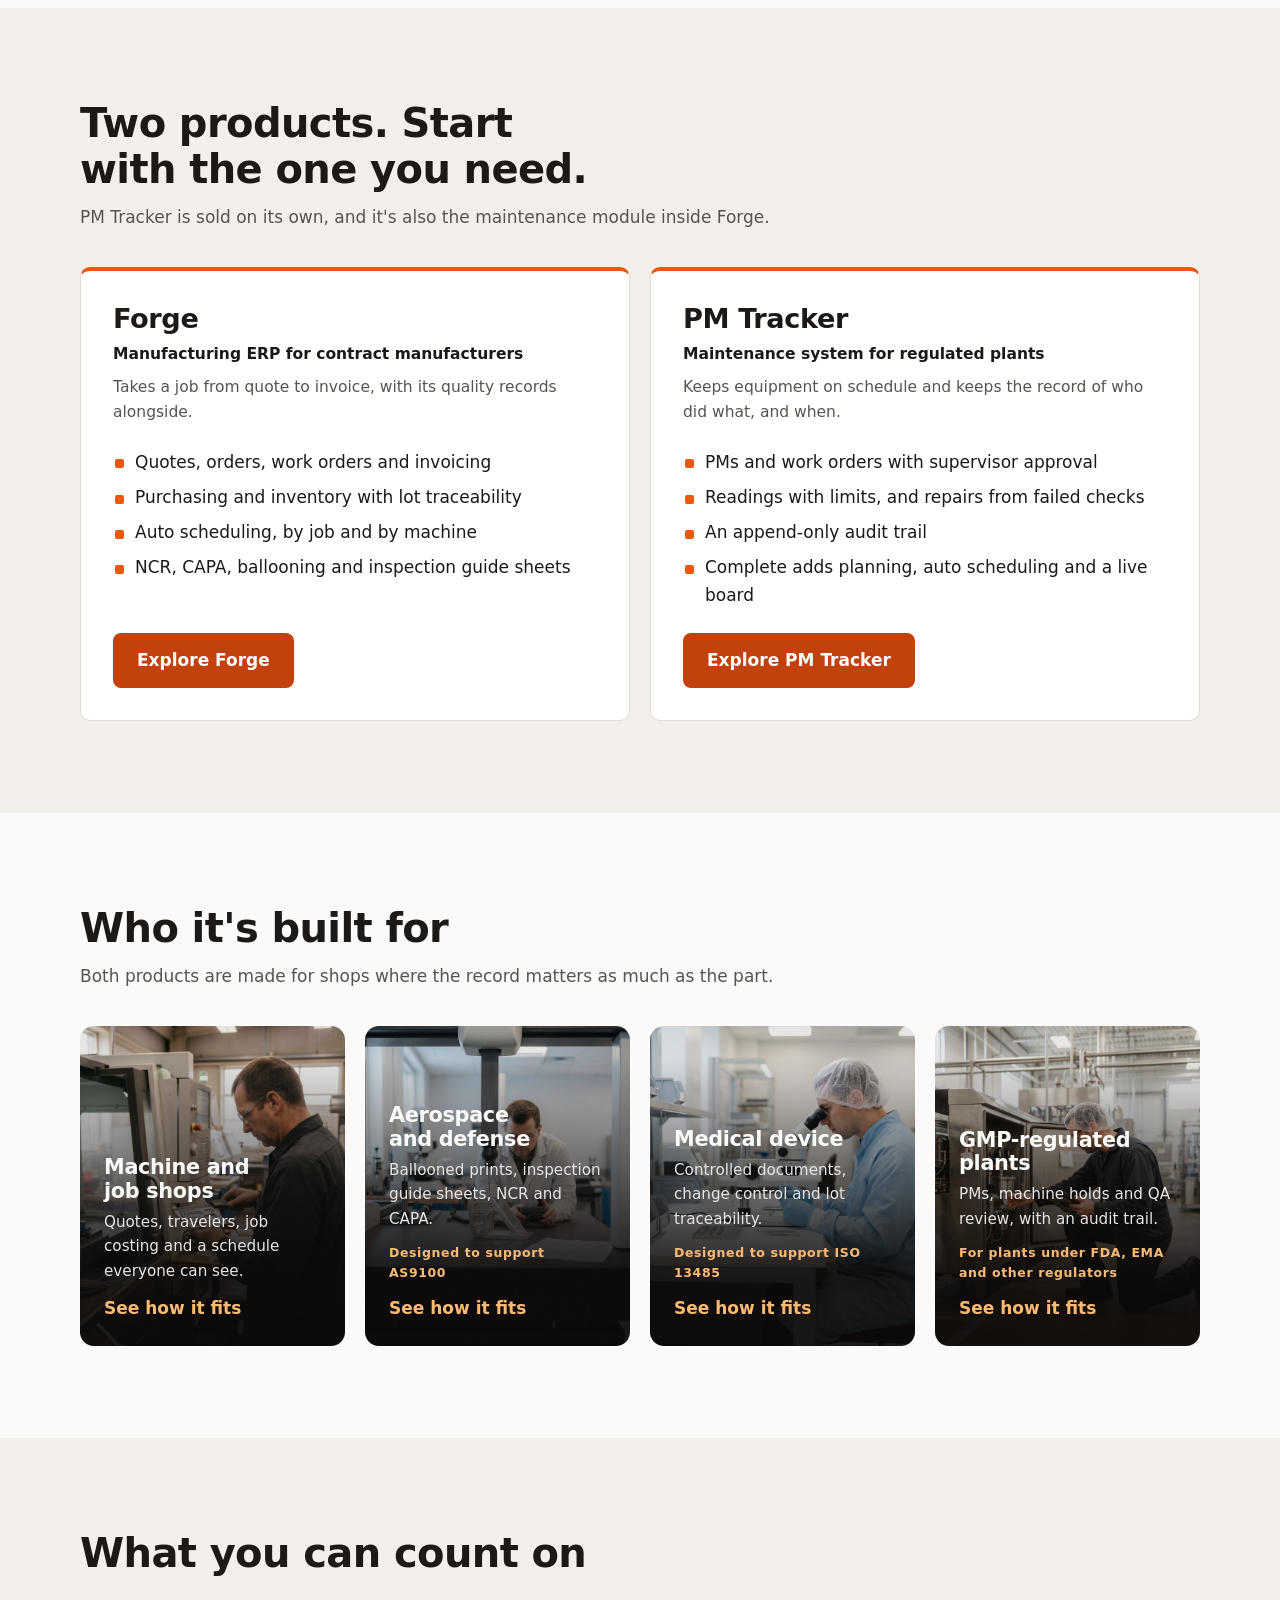
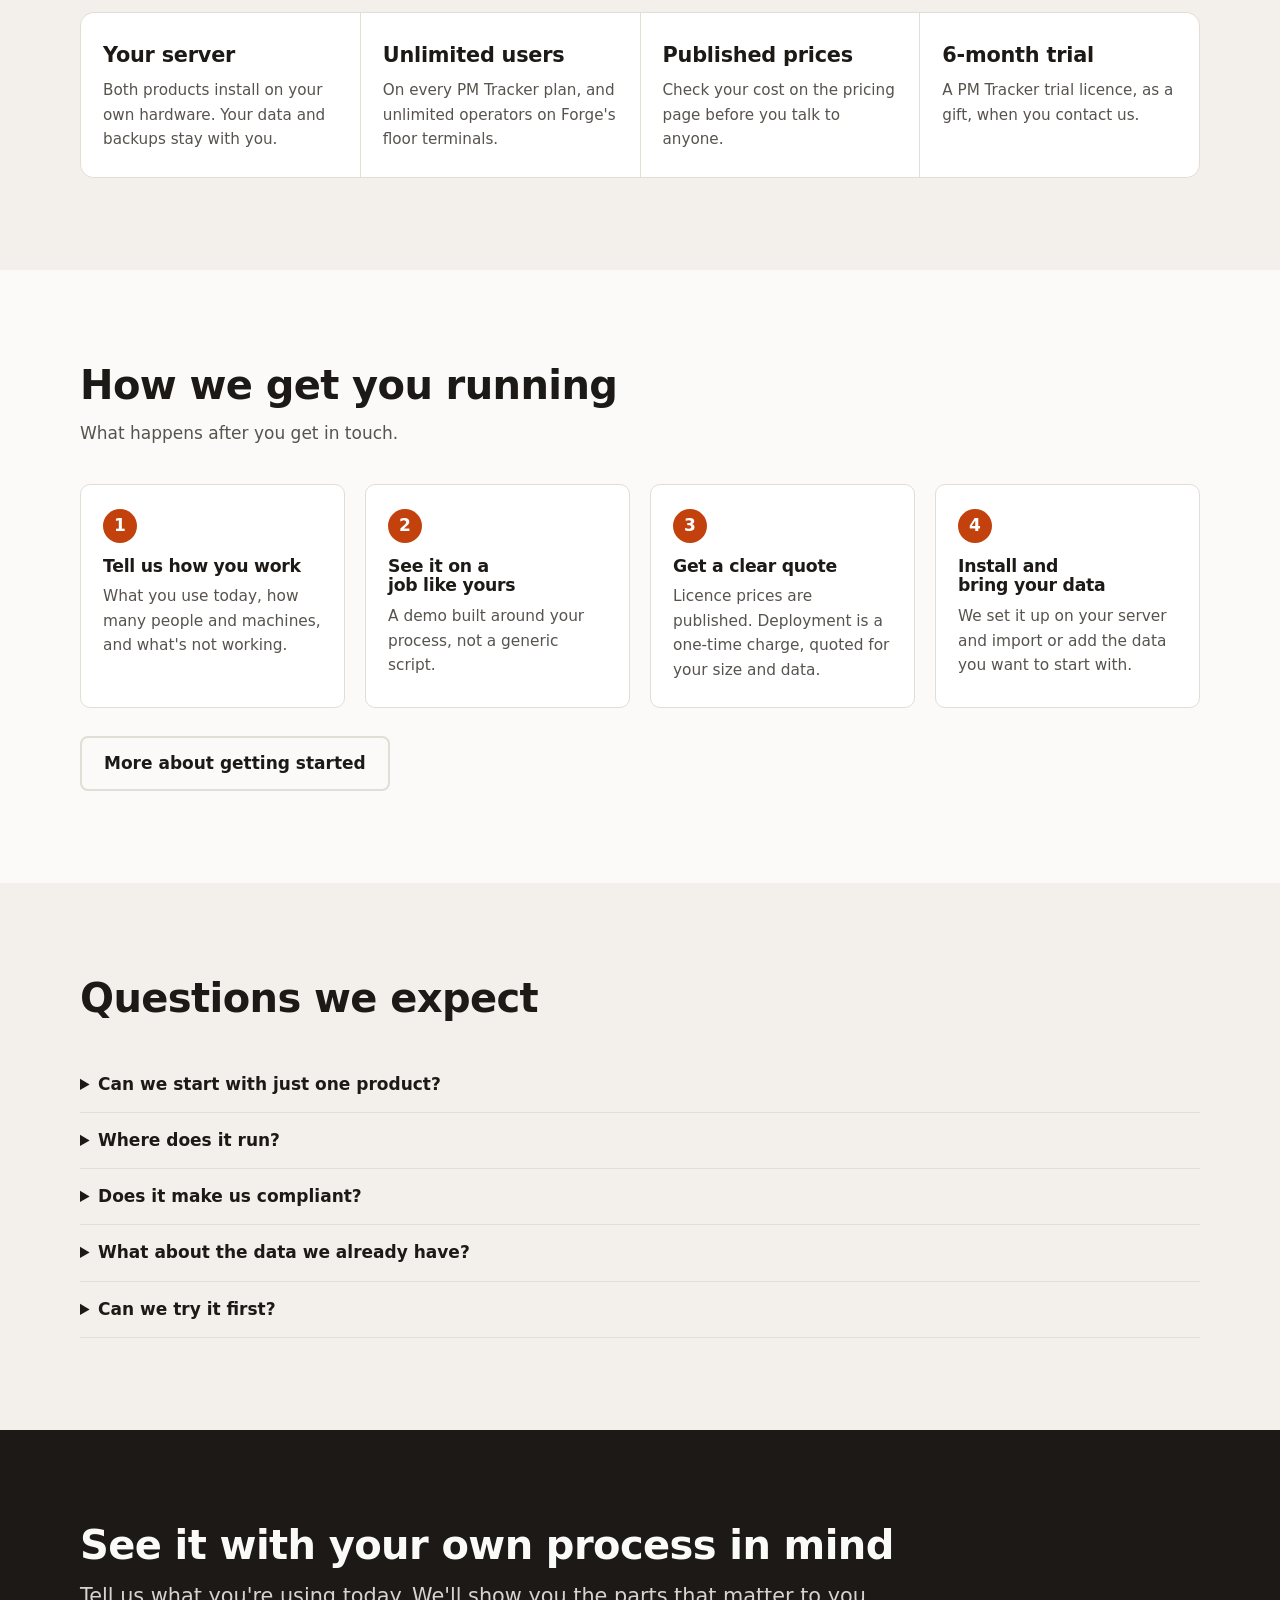
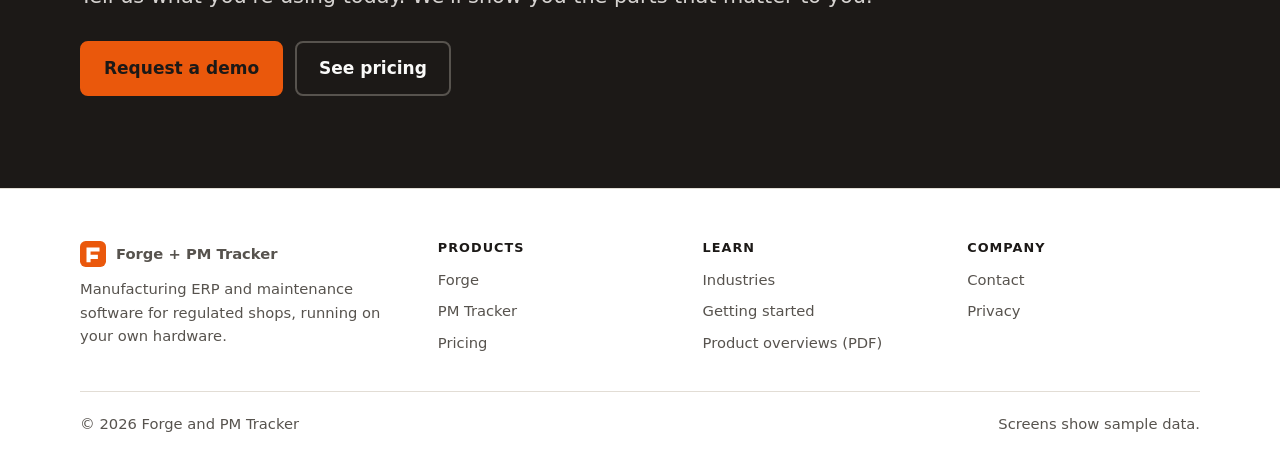
==== commit ed38aa5e: "Split PM Tracker into Core and Complete plans Core keeps today's per-machine bands and covers the PM" ====
--- a/index.html
+++ b/index.html
@@ -7,7 +7,7 @@
 <title>Forge and PM Tracker</title>
 <meta name="description" content="Forge ERP and PM Tracker maintenance software for small manufacturers moving off paper, spreadsheets and old software.">
 <link rel="icon" href="assets/mark.svg" type="image/svg+xml">
-<link rel="stylesheet" href="assets/site.css?v=20261106">
+<link rel="stylesheet" href="assets/site.css?v=20261106e">
 <script>document.documentElement.classList.add("js")</script>
 </head>
 <body>
@@ -103,11 +103,11 @@
       <figure class="frame"><img src="assets/img/forge-ncr-capa.png" width="1164" height="893" loading="lazy" alt="Forge nonconformance with its linked CAPA and open actions."><figcaption>Sample data.</figcaption></figure>
     </div>
     <div class="panel" role="tabpanel" id="p-plan" aria-labelledby="t-plan">
-      <div><span class="tag">PM Tracker</span><h3>Plan the week by dragging PMs where they fit</h3><p>Supervisors move PMs between technicians and days. If nobody plans the week, PM Tracker schedules it and marks it as auto-scheduled.</p><a class="more" href="pm-tracker/">More about PM Tracker</a></div>
+      <div><span class="tag">PM Tracker Complete</span><h3>Plan the week by dragging PMs where they fit</h3><p>Supervisors move PMs between technicians and days. If nobody plans the week, PM Tracker schedules it and marks it as auto-scheduled.</p><a class="more" href="pm-tracker/">More about PM Tracker</a></div>
       <figure class="frame"><img src="assets/img/pm-weekly-plan.png" width="1440" height="750" loading="lazy" alt="PM Tracker weekly plan of technicians by day."><figcaption>Sample data.</figcaption></figure>
     </div>
     <div class="panel" role="tabpanel" id="p-board" aria-labelledby="t-board">
-      <div><span class="tag">PM Tracker</span><h3>Put the floor on the wall</h3><p>The live board shows work due, who's working now, machine availability and planned downtime. It refreshes by itself.</p><a class="more" href="pm-tracker/">More about PM Tracker</a></div>
+      <div><span class="tag">PM Tracker Complete</span><h3>Put the floor on the wall</h3><p>The live board shows work due, who's working now, machine availability and planned downtime. It refreshes by itself.</p><a class="more" href="pm-tracker/">More about PM Tracker</a></div>
       <figure class="frame"><img src="assets/img/pm-live-board-team.png" width="1440" height="900" loading="lazy" alt="PM Tracker live board team view."><figcaption>Sample data.</figcaption></figure>
     </div>
     <div class="panel" role="tabpanel" id="p-audit" aria-labelledby="t-audit">
@@ -162,10 +162,10 @@
         <p class="for">Maintenance system for regulated plants</p>
         <p>Keeps equipment on schedule and keeps the record of who did what, and when.</p>
         <ul class="ticks">
-          <li>Drag-and-drop planning and auto scheduling</li>
-          <li>A live board for your team and machines</li>
+          <li>PMs and work orders with supervisor approval</li>
           <li>Readings with limits, and repairs from failed checks</li>
           <li>An append-only audit trail</li>
+          <li>Complete adds planning, auto scheduling and a live board</li>
         </ul>
         <a class="btn" href="pm-tracker/">Explore PM Tracker</a>
       </article>
@@ -234,6 +234,6 @@
   </div>
   <div class="foot-base"><span>© 2026 Forge and PM Tracker</span><span>Screens show sample data.</span></div>
 </div></footer>
-<script src="assets/site.js?v=20261106"></script>
+<script src="assets/site.js?v=20261106e"></script>
 </body>
 </html>
